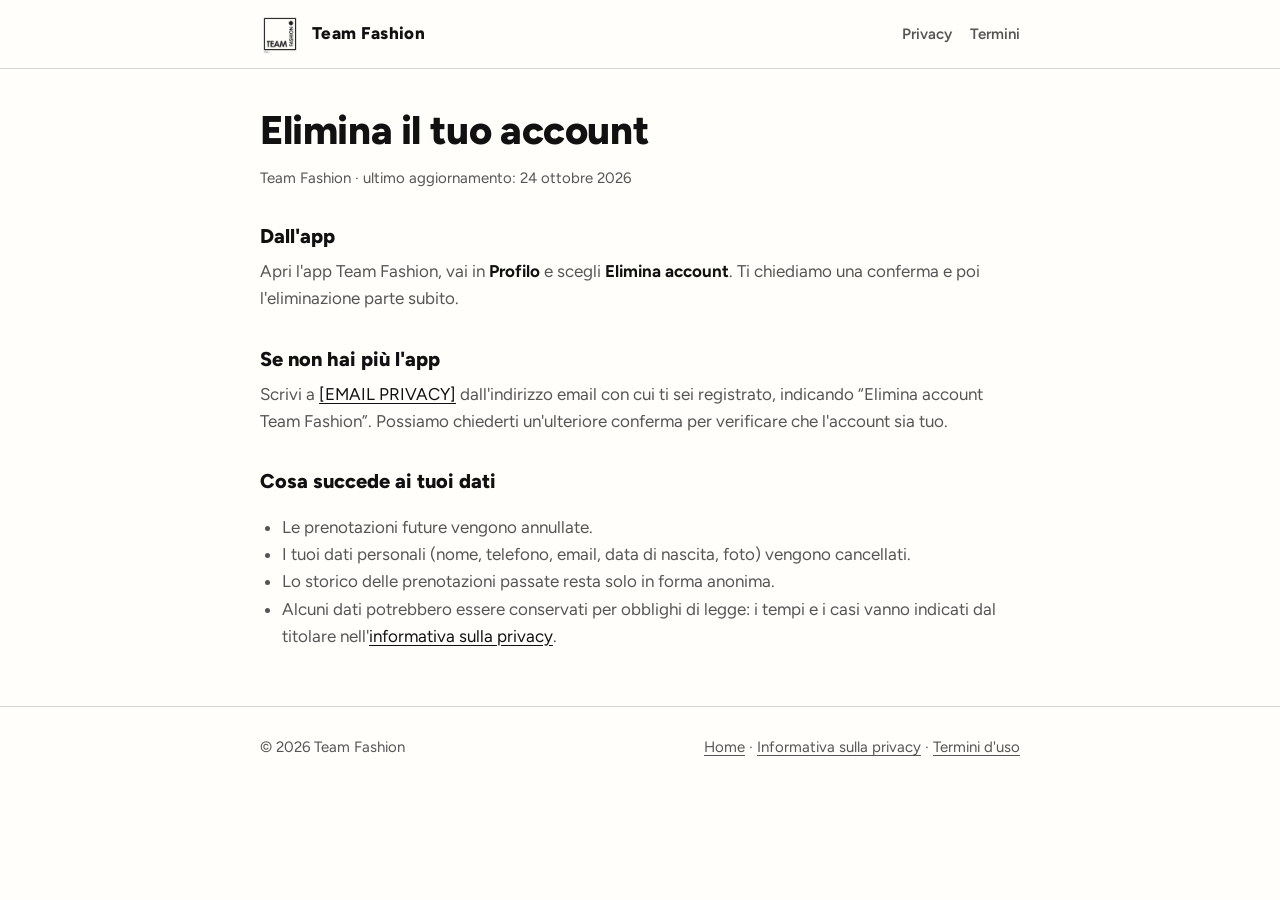
==== elimina-account.html @ eafbdc23 "Sito: pagina Elimina account Co-Authored-By: Claude Sonnet 5.5 <noreply@anthropic.com>" ====
<!doctype html>
<html lang="it">
<head>
  <meta charset="utf-8">
  <meta name="viewport" content="width=device-width, initial-scale=1">
  <title>Elimina account | Team Fashion</title>
  <meta name="description" content="Come eliminare il tuo account Team Fashion e cosa succede ai tuoi dati.">
  <meta name="theme-color" content="#fffefa" media="(prefers-color-scheme: light)">
  <meta name="theme-color" content="#1a1a1c" media="(prefers-color-scheme: dark)">
  <link rel="icon" type="image/png" href="favicon.png">
  <link rel="stylesheet" href="style.css">
</head>
<body>
  <header class="top">
    <div class="wrap">
      <a class="brand" href="./"><img src="favicon.png" alt="" width="40" height="40"><span>Team Fashion</span></a>
      <nav class="links" aria-label="Pagine">
        <a href="privacy.html">Privacy</a>
        <a href="termini.html">Termini</a>
      </nav>
    </div>
  </header>

  <main class="wrap doc">
    <h1>Elimina il tuo account</h1>
    <p class="updated">Team Fashion &middot; ultimo aggiornamento: 24 ottobre 2026</p>

    <h2>Dall'app</h2>
    <p>Apri l'app Team Fashion, vai in <strong>Profilo</strong> e scegli <strong>Elimina account</strong>. Ti chiediamo una conferma e poi l'eliminazione parte subito.</p>

    <h2>Se non hai più l'app</h2>
    <p>Scrivi a <a href="mailto:[EMAIL PRIVACY]">[EMAIL PRIVACY]</a> dall'indirizzo email con cui ti sei registrato, indicando &ldquo;Elimina account Team Fashion&rdquo;. Possiamo chiederti un'ulteriore conferma per verificare che l'account sia tuo.</p>

    <h2>Cosa succede ai tuoi dati</h2>
    <ul>
      <li>Le prenotazioni future vengono annullate.</li>
      <li>I tuoi dati personali (nome, telefono, email, data di nascita, foto) vengono cancellati.</li>
      <li>Lo storico delle prenotazioni passate resta solo in forma anonima.</li>
      <li>Alcuni dati potrebbero essere conservati per obblighi di legge: i tempi e i casi vanno indicati dal titolare nell'<a href="privacy.html">informativa sulla privacy</a>.</li>
    </ul>
  </main>

  <footer>
    <div class="wrap">
      <span>&copy; 2026 Team Fashion</span>
      <span><a href="./">Home</a> &middot; <a href="privacy.html">Informativa sulla privacy</a> &middot; <a href="termini.html">Termini d'uso</a></span>
    </div>
  </footer>
</body>
</html>
---- style.css ----
/* Team Fashion: stessi colori e carattere dell'app (nero e bianco sporco, accento ottone, Figtree). */
@font-face {
  font-family: "Figtree";
  src: url("fonts/figtree.ttf") format("truetype");
  font-weight: 300 900;
  font-display: swap;
}

:root {
  --bg: #fffefa;
  --surface: #ffffff;
  --surface-variant: #edece7;
  --text: #111111;
  --text-muted: #555555;
  --outline: #d9d8d3;
  --accent: #7a5000;
  --button: #111111;
  --on-button: #fffefa;
  --logo-bg: transparent;
  --radius: 14px;
}

@media (prefers-color-scheme: dark) {
  :root {
    --bg: #1a1a1c;
    --surface: #242426;
    --surface-variant: #2f2f32;
    --text: #fffefa;
    --text-muted: #b8b8bc;
    --outline: #454548;
    --accent: #e6b450;
    --button: #fffefa;
    --on-button: #111111;
    --logo-bg: #fffefa;
  }
}

* { box-sizing: border-box; }
html { -webkit-text-size-adjust: 100%; }

body {
  margin: 0;
  background: var(--bg);
  color: var(--text);
  font-family: "Figtree", system-ui, -apple-system, "Segoe UI", sans-serif;
  font-size: 17px;
  line-height: 1.6;
}

a { color: var(--text); text-underline-offset: 3px; }
a:hover { color: var(--accent); }
a:focus-visible, .button:focus-visible { outline: 3px solid var(--accent); outline-offset: 3px; border-radius: 6px; }

.wrap { width: min(100% - 40px, 760px); margin-inline: auto; }

header.top {
  border-bottom: 1px solid var(--outline);
}
header.top .wrap {
  display: flex; align-items: center; justify-content: space-between; gap: 16px;
  padding-block: 14px;
}
.brand { display: flex; align-items: center; gap: 12px; text-decoration: none; font-weight: 800; letter-spacing: .02em; }
.brand img { width: 40px; height: 40px; border-radius: 8px; background: var(--logo-bg); }
nav.links { display: flex; gap: 18px; font-size: 15px; font-weight: 600; }
nav.links a { text-decoration: none; color: var(--text-muted); }
nav.links a:hover, nav.links a[aria-current="page"] { color: var(--text); }

.hero { padding-block: 56px 40px; text-align: center; }
.hero img.logo { width: 168px; height: 168px; margin-bottom: 22px; border-radius: 22px; background: var(--logo-bg); }
h1 { margin: 0 0 14px; font-size: clamp(34px, 7vw, 52px); line-height: 1.08; font-weight: 800; letter-spacing: -.01em; }
.lead { margin: 0 auto 28px; max-width: 34em; color: var(--text-muted); font-size: 19px; }

.button {
  display: inline-flex; align-items: center; justify-content: center;
  min-height: 52px; padding: 0 28px; border-radius: var(--radius);
  background: var(--button); color: var(--on-button);
  font-weight: 700; font-size: 17px; text-decoration: none; border: 0;
}
.button.ghost { background: transparent; color: var(--text); border: 1.5px solid var(--outline); }
.actions { display: flex; flex-wrap: wrap; gap: 12px; justify-content: center; }

.grid { display: grid; gap: 14px; grid-template-columns: repeat(auto-fit, minmax(220px, 1fr)); margin-block: 8px 48px; }
.card { background: var(--surface); border: 1px solid var(--outline); border-radius: var(--radius); padding: 20px; }
.card h3 { margin: 0 0 6px; font-size: 18px; }
.card p { margin: 0; color: var(--text-muted); font-size: 16px; }

h2 { margin: 40px 0 10px; font-size: 26px; font-weight: 800; }
.doc h1 { font-size: clamp(30px, 6vw, 40px); margin-top: 40px; }
.doc h2 { font-size: 20px; margin: 30px 0 6px; }
.doc p, .doc li { color: var(--text-muted); }
.doc p { margin: 0 0 12px; }
.doc ul { padding-left: 22px; }
.doc strong { color: var(--text); }
.updated { color: var(--text-muted); font-size: 15px; margin: 0 0 24px; }

.note {
  background: var(--surface-variant); border: 1px solid var(--outline);
  border-radius: 8px; padding: 14px 16px; margin: 18px 0; color: var(--text); font-size: 16px;
}

footer { border-top: 1px solid var(--outline); margin-top: 56px; padding-block: 28px 40px; color: var(--text-muted); font-size: 15px; }
footer .wrap { display: flex; flex-wrap: wrap; gap: 8px 20px; justify-content: space-between; }
footer a { color: var(--text-muted); }

@media (prefers-reduced-motion: no-preference) {
  .button { transition: transform .12s ease, opacity .12s ease; }
  .button:active { transform: scale(.98); opacity: .9; }
}
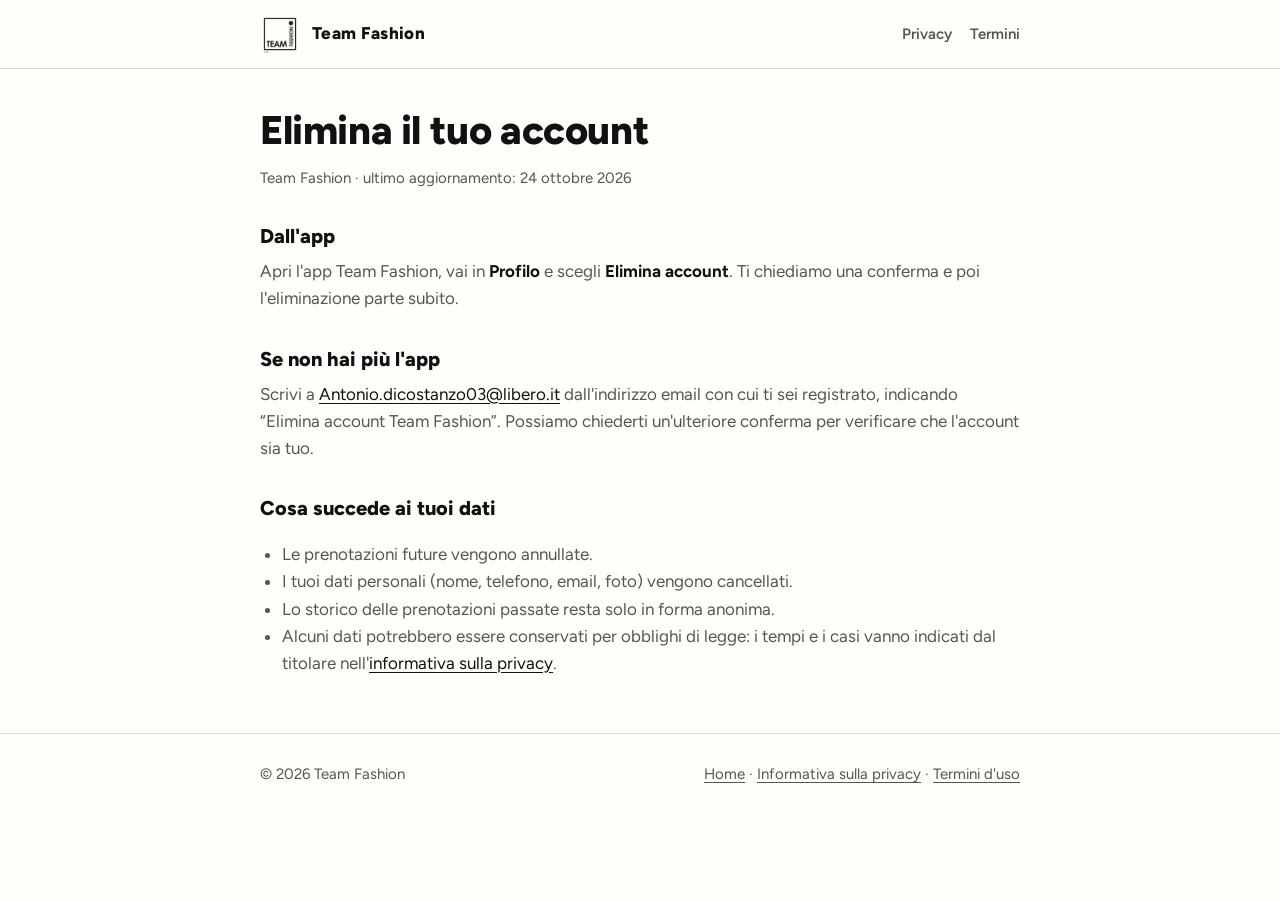
==== commit ed49924a: "Dati del titolare nelle pagine legali, data di nascita tolta Co-Authored-By: Claude Sonnet 5.5 <nore" ====
--- a/elimina-account.html
+++ b/elimina-account.html
@@ -29,12 +29,12 @@
     <p>Apri l'app Team Fashion, vai in <strong>Profilo</strong> e scegli <strong>Elimina account</strong>. Ti chiediamo una conferma e poi l'eliminazione parte subito.</p>
 
     <h2>Se non hai più l'app</h2>
-    <p>Scrivi a <a href="mailto:[EMAIL PRIVACY]">[EMAIL PRIVACY]</a> dall'indirizzo email con cui ti sei registrato, indicando &ldquo;Elimina account Team Fashion&rdquo;. Possiamo chiederti un'ulteriore conferma per verificare che l'account sia tuo.</p>
+    <p>Scrivi a <a href="mailto:Antonio.dicostanzo03@libero.it">Antonio.dicostanzo03@libero.it</a> dall'indirizzo email con cui ti sei registrato, indicando &ldquo;Elimina account Team Fashion&rdquo;. Possiamo chiederti un'ulteriore conferma per verificare che l'account sia tuo.</p>
 
     <h2>Cosa succede ai tuoi dati</h2>
     <ul>
       <li>Le prenotazioni future vengono annullate.</li>
-      <li>I tuoi dati personali (nome, telefono, email, data di nascita, foto) vengono cancellati.</li>
+      <li>I tuoi dati personali (nome, telefono, email, foto) vengono cancellati.</li>
       <li>Lo storico delle prenotazioni passate resta solo in forma anonima.</li>
       <li>Alcuni dati potrebbero essere conservati per obblighi di legge: i tempi e i casi vanno indicati dal titolare nell'<a href="privacy.html">informativa sulla privacy</a>.</li>
     </ul>
